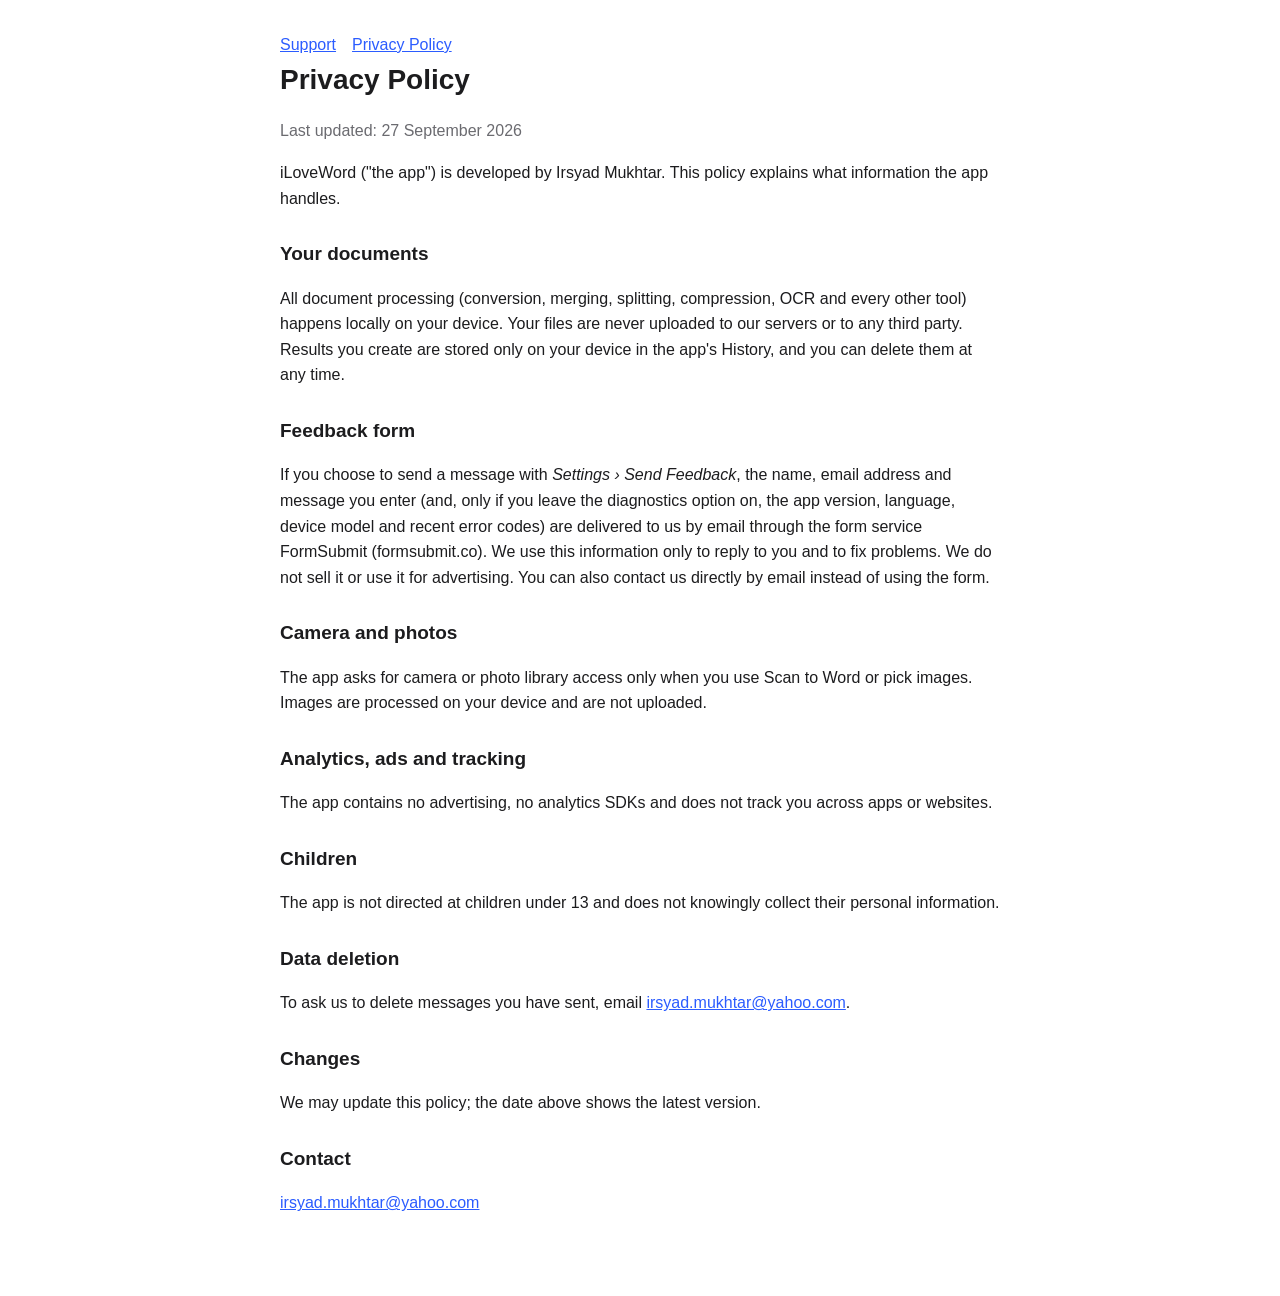
==== privacy.html @ e8105e89 "Support and privacy pages for iLoveWord Co-Authored-By: Claude Opus 5.5 <noreply@anthropic.com> Clau" ====
<!doctype html><html lang="en"><head><meta charset="utf-8"><meta name="viewport" content="width=device-width,initial-scale=1"><title>iLoveWord Privacy Policy</title><link rel="stylesheet" href="style.css"></head><body><main>
<nav><a href="index.html">Support</a><a href="privacy.html">Privacy Policy</a></nav>
<h1>Privacy Policy</h1><p class="mut">Last updated: 27 September 2026</p>
<p>iLoveWord ("the app") is developed by Irsyad Mukhtar. This policy explains what information the app handles.</p>
<h2>Your documents</h2><p>All document processing (conversion, merging, splitting, compression, OCR and every other tool) happens locally on your device. Your files are never uploaded to our servers or to any third party. Results you create are stored only on your device in the app's History, and you can delete them at any time.</p>
<h2>Feedback form</h2><p>If you choose to send a message with <i>Settings › Send Feedback</i>, the name, email address and message you enter (and, only if you leave the diagnostics option on, the app version, language, device model and recent error codes) are delivered to us by email through the form service FormSubmit (formsubmit.co). We use this information only to reply to you and to fix problems. We do not sell it or use it for advertising. You can also contact us directly by email instead of using the form.</p>
<h2>Camera and photos</h2><p>The app asks for camera or photo library access only when you use Scan to Word or pick images. Images are processed on your device and are not uploaded.</p>
<h2>Analytics, ads and tracking</h2><p>The app contains no advertising, no analytics SDKs and does not track you across apps or websites.</p>
<h2>Children</h2><p>The app is not directed at children under 13 and does not knowingly collect their personal information.</p>
<h2>Data deletion</h2><p>To ask us to delete messages you have sent, email <a href="mailto:irsyad.mukhtar@yahoo.com">irsyad.mukhtar@yahoo.com</a>.</p>
<h2>Changes</h2><p>We may update this policy; the date above shows the latest version.</p>
<h2>Contact</h2><p><a href="mailto:irsyad.mukhtar@yahoo.com">irsyad.mukhtar@yahoo.com</a></p>
</main></body></html>
---- style.css ----
:root{--bg:#fff;--fg:#1c1c1e;--mut:#6b6b70;--acc:#2b5cff;--card:#f4f5f8}
@media (prefers-color-scheme:dark){:root{--bg:#111214;--fg:#f2f2f5;--mut:#a0a0a8;--acc:#6f8dff;--card:#1c1d21}}
body{margin:0;background:var(--bg);color:var(--fg);font:16px/1.6 -apple-system,BlinkMacSystemFont,"Segoe UI",Roboto,sans-serif}
main{max-width:720px;margin:0 auto;padding:32px 16px 64px}h1{font-size:28px;margin:0 0 4px}h2{font-size:19px;margin:28px 0 6px}
.mut{color:var(--mut)}a{color:var(--acc)}.card{background:var(--card);border-radius:14px;padding:16px 18px;margin:16px 0}nav a{margin-right:16px}
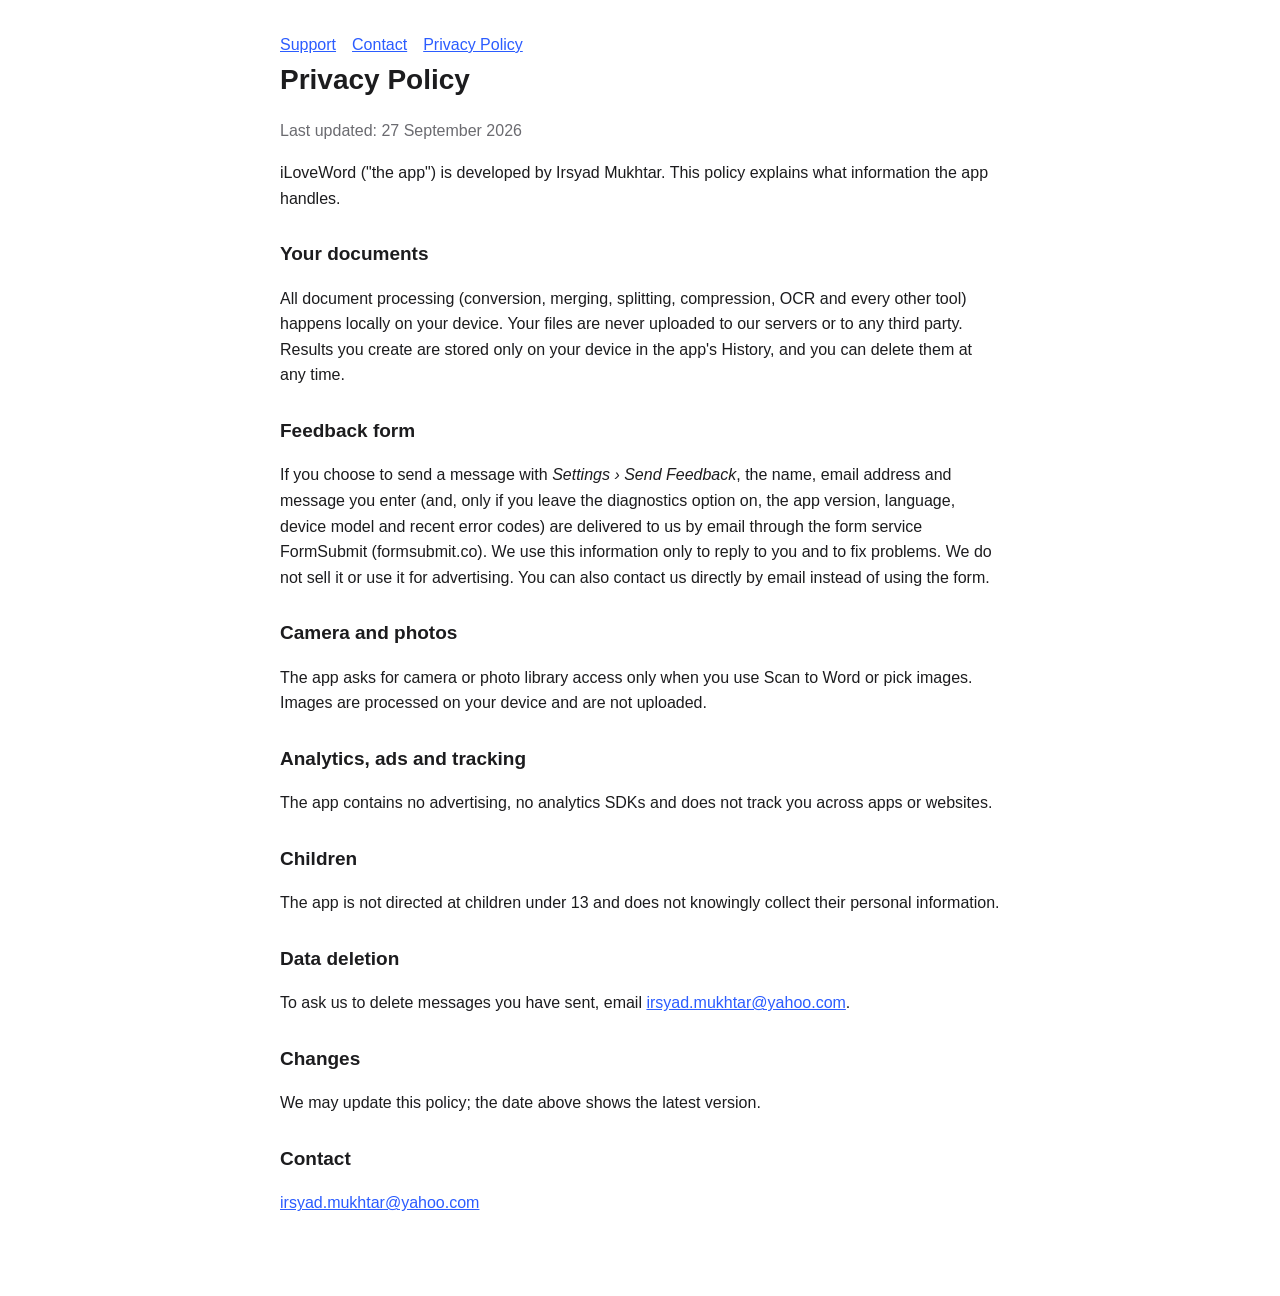
==== commit 1919893b: "Add contact form and thanks page Co-Authored-By: Claude Opus 5.5 <noreply@anthropic.com> Claude-Sess" ====
--- a/privacy.html
+++ b/privacy.html
@@ -1,5 +1,5 @@
 <!doctype html><html lang="en"><head><meta charset="utf-8"><meta name="viewport" content="width=device-width,initial-scale=1"><title>iLoveWord Privacy Policy</title><link rel="stylesheet" href="style.css"></head><body><main>
-<nav><a href="index.html">Support</a><a href="privacy.html">Privacy Policy</a></nav>
+<nav><a href="index.html">Support</a><a href="contact.html">Contact</a><a href="privacy.html">Privacy Policy</a></nav>
 <h1>Privacy Policy</h1><p class="mut">Last updated: 27 September 2026</p>
 <p>iLoveWord ("the app") is developed by Irsyad Mukhtar. This policy explains what information the app handles.</p>
 <h2>Your documents</h2><p>All document processing (conversion, merging, splitting, compression, OCR and every other tool) happens locally on your device. Your files are never uploaded to our servers or to any third party. Results you create are stored only on your device in the app's History, and you can delete them at any time.</p>
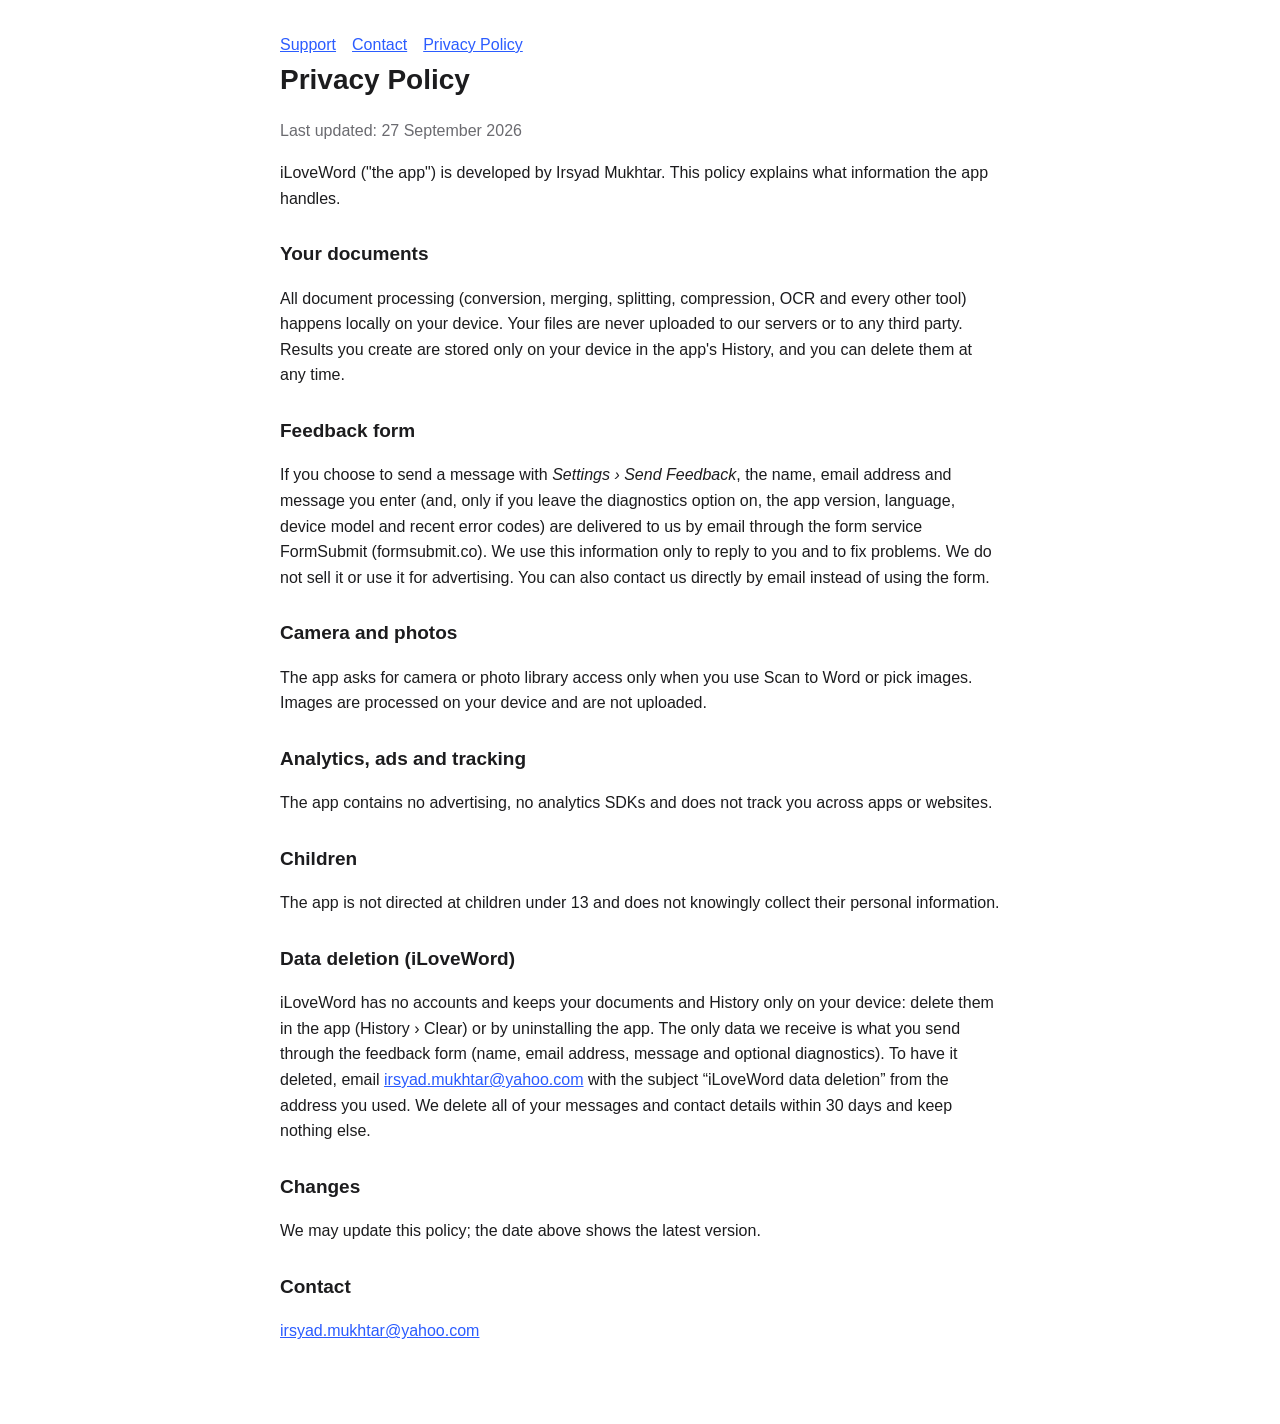
==== commit ecd088fc: "Privacy: data deletion instructions for Google Play Co-Authored-By: Claude Opus 5.5 <noreply@anthrop" ====
--- a/privacy.html
+++ b/privacy.html
@@ -7,7 +7,7 @@
 <h2>Camera and photos</h2><p>The app asks for camera or photo library access only when you use Scan to Word or pick images. Images are processed on your device and are not uploaded.</p>
 <h2>Analytics, ads and tracking</h2><p>The app contains no advertising, no analytics SDKs and does not track you across apps or websites.</p>
 <h2>Children</h2><p>The app is not directed at children under 13 and does not knowingly collect their personal information.</p>
-<h2>Data deletion</h2><p>To ask us to delete messages you have sent, email <a href="mailto:irsyad.mukhtar@yahoo.com">irsyad.mukhtar@yahoo.com</a>.</p>
+<h2 id="delete">Data deletion (iLoveWord)</h2><p>iLoveWord has no accounts and keeps your documents and History only on your device: delete them in the app (History › Clear) or by uninstalling the app. The only data we receive is what you send through the feedback form (name, email address, message and optional diagnostics). To have it deleted, email <a href="mailto:irsyad.mukhtar@yahoo.com?subject=iLoveWord%20data%20deletion">irsyad.mukhtar@yahoo.com</a> with the subject “iLoveWord data deletion” from the address you used. We delete all of your messages and contact details within 30 days and keep nothing else.</p>
 <h2>Changes</h2><p>We may update this policy; the date above shows the latest version.</p>
 <h2>Contact</h2><p><a href="mailto:irsyad.mukhtar@yahoo.com">irsyad.mukhtar@yahoo.com</a></p>
 </main></body></html>
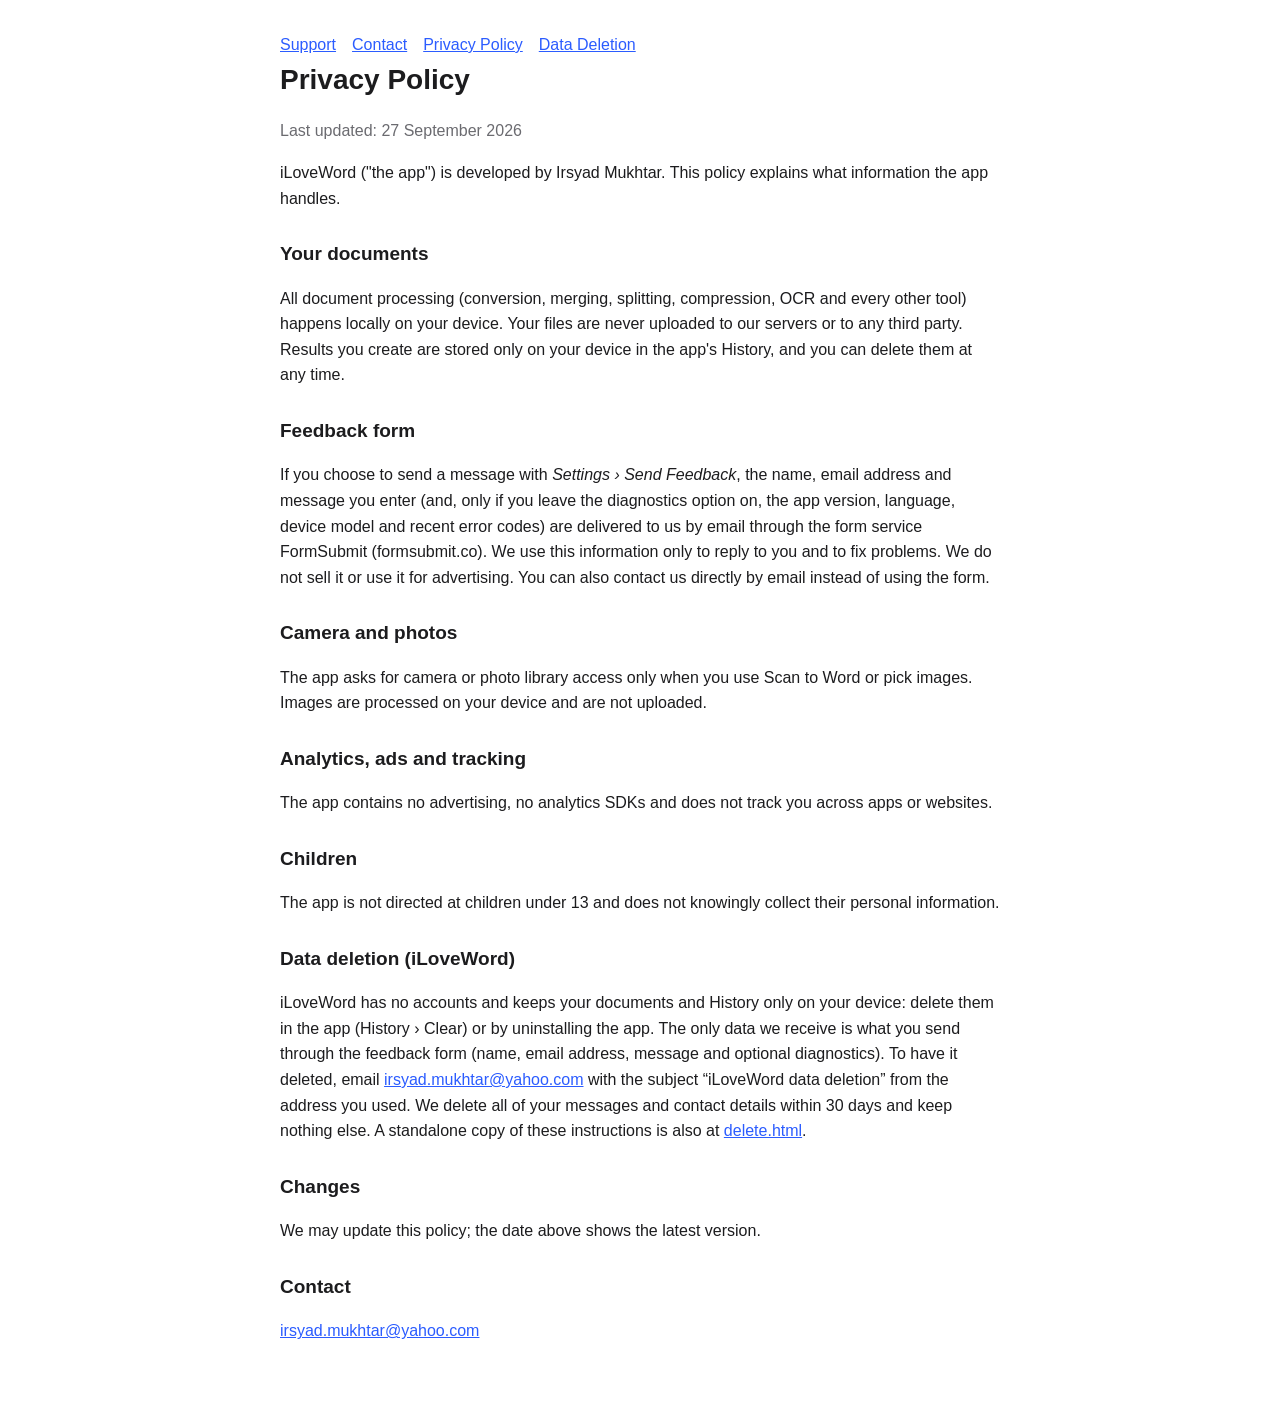
==== commit d373bd3a: "Link privacy policy to standalone data deletion page" ====
--- a/privacy.html
+++ b/privacy.html
@@ -1,5 +1,5 @@
 <!doctype html><html lang="en"><head><meta charset="utf-8"><meta name="viewport" content="width=device-width,initial-scale=1"><title>iLoveWord Privacy Policy</title><link rel="stylesheet" href="style.css"></head><body><main>
-<nav><a href="index.html">Support</a><a href="contact.html">Contact</a><a href="privacy.html">Privacy Policy</a></nav>
+<nav><a href="index.html">Support</a><a href="contact.html">Contact</a><a href="privacy.html">Privacy Policy</a><a href="delete.html">Data Deletion</a></nav>
 <h1>Privacy Policy</h1><p class="mut">Last updated: 27 September 2026</p>
 <p>iLoveWord ("the app") is developed by Irsyad Mukhtar. This policy explains what information the app handles.</p>
 <h2>Your documents</h2><p>All document processing (conversion, merging, splitting, compression, OCR and every other tool) happens locally on your device. Your files are never uploaded to our servers or to any third party. Results you create are stored only on your device in the app's History, and you can delete them at any time.</p>
@@ -7,7 +7,7 @@
 <h2>Camera and photos</h2><p>The app asks for camera or photo library access only when you use Scan to Word or pick images. Images are processed on your device and are not uploaded.</p>
 <h2>Analytics, ads and tracking</h2><p>The app contains no advertising, no analytics SDKs and does not track you across apps or websites.</p>
 <h2>Children</h2><p>The app is not directed at children under 13 and does not knowingly collect their personal information.</p>
-<h2 id="delete">Data deletion (iLoveWord)</h2><p>iLoveWord has no accounts and keeps your documents and History only on your device: delete them in the app (History › Clear) or by uninstalling the app. The only data we receive is what you send through the feedback form (name, email address, message and optional diagnostics). To have it deleted, email <a href="mailto:irsyad.mukhtar@yahoo.com?subject=iLoveWord%20data%20deletion">irsyad.mukhtar@yahoo.com</a> with the subject “iLoveWord data deletion” from the address you used. We delete all of your messages and contact details within 30 days and keep nothing else.</p>
+<h2 id="delete">Data deletion (iLoveWord)</h2><p>iLoveWord has no accounts and keeps your documents and History only on your device: delete them in the app (History › Clear) or by uninstalling the app. The only data we receive is what you send through the feedback form (name, email address, message and optional diagnostics). To have it deleted, email <a href="mailto:irsyad.mukhtar@yahoo.com?subject=iLoveWord%20data%20deletion">irsyad.mukhtar@yahoo.com</a> with the subject “iLoveWord data deletion” from the address you used. We delete all of your messages and contact details within 30 days and keep nothing else. A standalone copy of these instructions is also at <a href="delete.html">delete.html</a>.</p>
 <h2>Changes</h2><p>We may update this policy; the date above shows the latest version.</p>
 <h2>Contact</h2><p><a href="mailto:irsyad.mukhtar@yahoo.com">irsyad.mukhtar@yahoo.com</a></p>
 </main></body></html>
